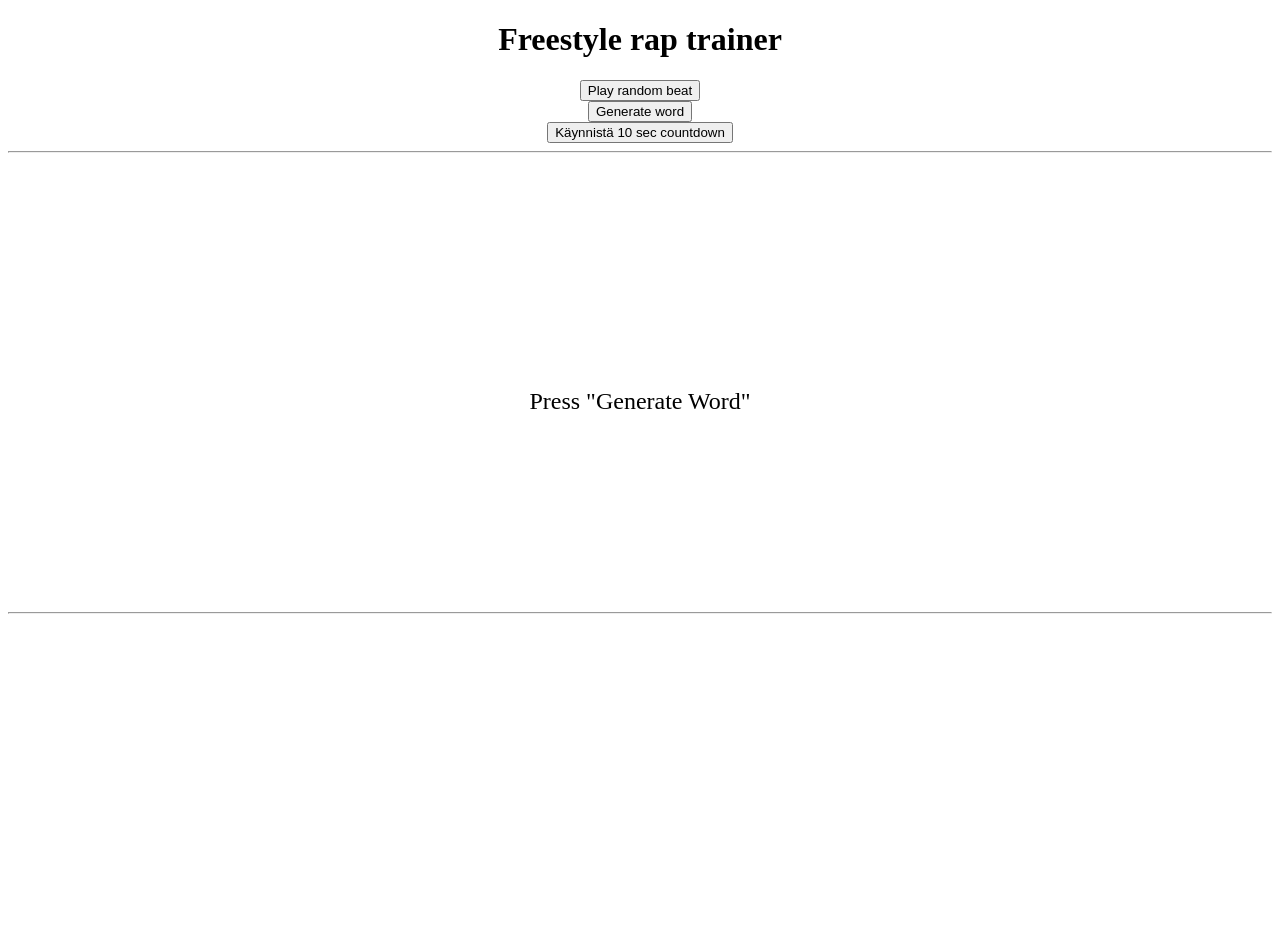
==== index.html @ e987a65b "Update index.html" ====
<!DOCTYPE html>
<html lang="en">
  <head>
    <meta charset="UTF-8">
    <meta name="viewport" content="width=device-width, initial-scale=1.0">
    <meta http-equiv="X-UA-Compatible" content="ie=edge">
    <title>Freestyle master class</title>
    <link rel="stylesheet" href="style.css">
  </head>
  <body>
    <h1>Freestyle rap trainer</h1>
    <button onclick="playRandomBeat()" id="biitti">Play random beat</button>
    <button onclick="generateWord()" id="sana">Generate word</button>
    <button onclick="laskuri()" id="laskuri">Käynnistä 10 sec countdown</button>
    <hr>
    <div id="countdown"></div>
    <div id="randomWord">Press "Generate Word"</div>
    <hr>
    <iframe id="youtubePlayer" width="560" height="315"
    src=""
    title="YouTube video player"
    frameborder="0"
    alloW="accelometer; autoplay; clipboard-write; encrypted-media; gyroscope; picture-in-picture"
    allowfullscreen>
</iframe>
    <script src="index.js"></script>
  </body>
</html>
---- style.css ----
h1{
    text-align:center;
}

#youtubePlayer{
margin-left:auto;
margin-right:auto;
width:fit-content;
display:block;
}
#laskuri{
    margin-left:auto;
    margin-right:auto;
    width:fit-content;
    display:block;
    }

#randomWord{
    margin-left:auto;
    margin-right:auto;
    font-size:x-large;
    width:fit-content;
    display:block;
    padding-top:1cm;
    padding-bottom:5cm;
}
#countdown{
    margin-left:auto;
    margin-right:auto;
    font-size:x-large;
    width:fit-content;
    display:block;
    padding-top:5cm;
    
}

#biitti, #sana{
display:block;
margin-left:auto;
margin-right:auto;
}
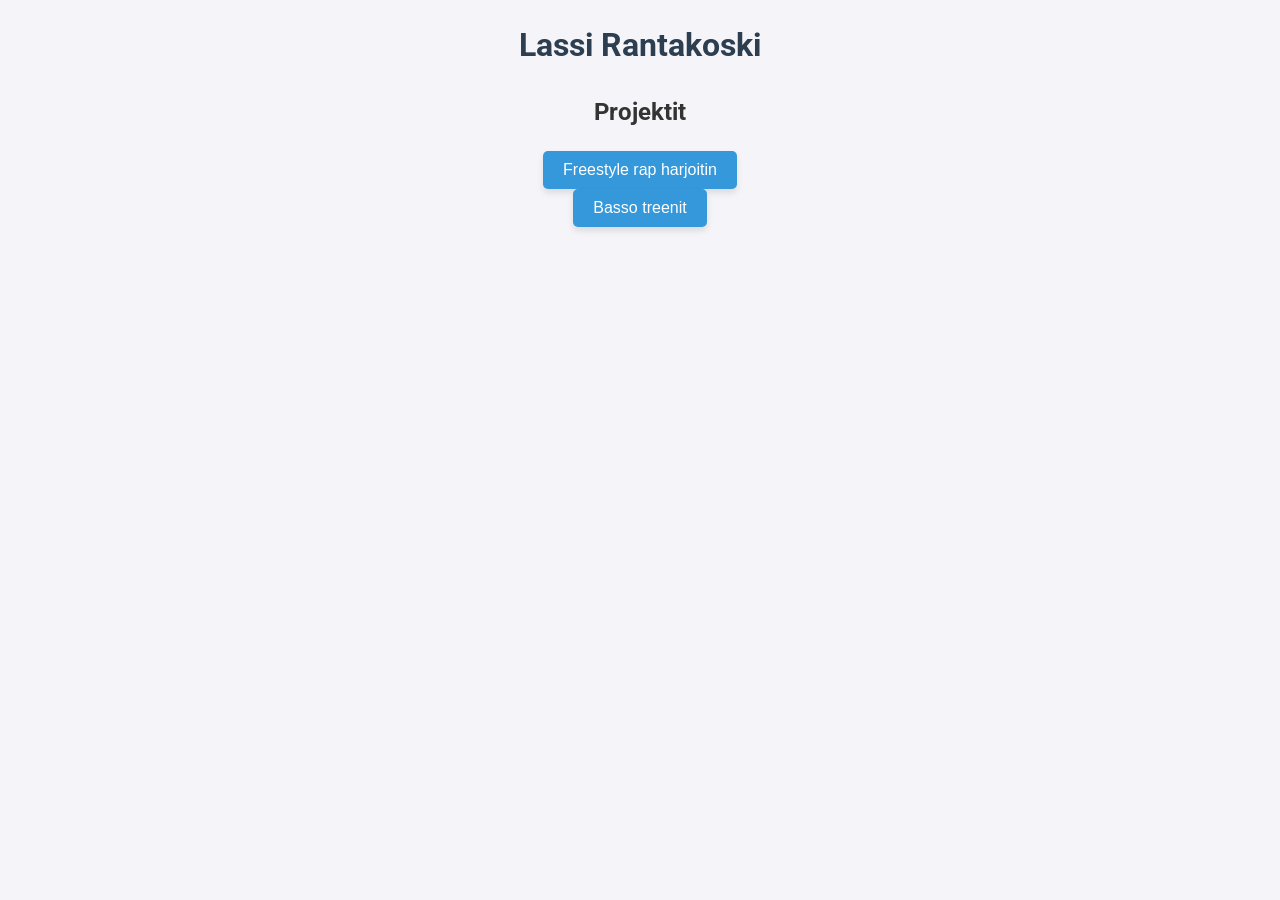
==== commit 60a31800: "Add files via upload" ====
--- a/index.html
+++ b/index.html
@@ -1,28 +1,16 @@
 <!DOCTYPE html>
-<html lang="en">
-  <head>
+<html lang="fi">
+<head>
+    <link href="https://fonts.googleapis.com/css2?family=Roboto:wght@400;700&display=swap" rel="stylesheet">
     <meta charset="UTF-8">
     <meta name="viewport" content="width=device-width, initial-scale=1.0">
-    <meta http-equiv="X-UA-Compatible" content="ie=edge">
-    <title>Freestyle master class</title>
+    <title>Etusivu</title>
     <link rel="stylesheet" href="style.css">
   </head>
   <body>
-    <h1>Freestyle rap trainer</h1>
-    <button onclick="playRandomBeat()" id="biitti">Play random beat</button>
-    <button onclick="generateWord()" id="sana">Generate word</button>
-    <button onclick="laskuri()" id="laskuri">Käynnistä 10 sec countdown</button>
-    <hr>
-    <div id="countdown"></div>
-    <div id="randomWord">Press "Generate Word"</div>
-    <hr>
-    <iframe id="youtubePlayer" width="560" height="315"
-    src=""
-    title="YouTube video player"
-    frameborder="0"
-    alloW="accelometer; autoplay; clipboard-write; encrypted-media; gyroscope; picture-in-picture"
-    allowfullscreen>
-</iframe>
-    <script src="index.js"></script>
+    <h1>Lassi Rantakoski</h1>
+    <h2>Projektit</h2>
+    <button onclick="location.href='generaattori.html'" id="projektisivu" >Freestyle rap harjoitin</button>
+    <button onclick="location.href='bassotreenit.html'" id="bassoTreeni" >Basso treenit</button>
   </body>
-</html>
+  </html>
--- a/style.css
+++ b/style.css
@@ -1,8 +1,8 @@
-h1{
+h1,h2{
     text-align:center;
 }
 
-#youtubePlayer{
+#youtubePlayer,#projektisivu,#bassoTreeni{
 margin-left:auto;
 margin-right:auto;
 width:fit-content;
@@ -40,3 +40,113 @@
 margin-right:auto;
 }
 
+font-family: Arial, sans-serif;
+            text-align: center;
+            margin-top: 20%;
+        }
+        button {
+            padding: 10px 20px;
+            font-size: 16px;
+            background-color: #4CAF50;
+            color: white;
+            border: none;
+            cursor: pointer;
+            border-radius: 5px;
+        }
+        button:hover {
+            background-color: #45a049;
+        }
+        /* Yleisfontti ja taustaväri */
+body {
+    font-family: 'Roboto', sans-serif;
+    margin: 0;
+    padding: 0;
+    background-color: #f4f4f9;
+    color: #333;
+    line-height: 1.6;
+}
+
+/* Keskitys ja marginaalit */
+h1 {
+    text-align: center;
+    margin-top: 20px;
+    color: #2c3e50;
+}
+
+/* Button-tyylit */
+button {
+    
+    padding: 10px 20px;
+    background-color: #3498db;
+    color: white;
+    border: none;
+    border-radius: 5px;
+    font-size: 16px;
+    cursor: pointer;
+    box-shadow: 0px 4px 6px rgba(0, 0, 0, 0.1);
+    transition: background-color 0.3s, transform 0.2s;
+}
+
+button:hover {
+    background-color: #2980b9;
+    transform: translateY(-2px);
+}
+
+button:active {
+    background-color: #1c5985;
+    transform: translateY(0);
+}
+
+/* Iframe-tyylit */
+iframe {
+    display: block;
+    margin: 30px auto;
+    border: none;
+    border-radius: 10px;
+    box-shadow: 0px 8px 15px rgba(0, 0, 0, 0.2);
+}
+
+/* Countdown ja randomWord */
+#countdown, #randomWord {
+    text-align: center;
+    font-size: 20px;
+    margin: 20px auto;
+    padding: 10px;
+    background-color: #ecf0f1;
+    border-radius: 5px;
+    width: fit-content;
+    box-shadow: 0px 4px 6px rgba(0, 0, 0, 0.1);
+}
+
+
+
+/* Footer-tyyli */
+footer {
+    text-align: center;
+    margin-top: 30px;
+    padding: 10px 0;
+    background-color: #2c3e50;
+    color: white;
+    font-size: 14px;
+}
+
+/* Yleiset linkkityylit */
+a {
+    color: #3498db;
+    text-decoration: none;
+}
+
+a:hover {
+    text-decoration: underline;
+}
+
+#kuvaDiv{
+    text-align:center;
+}
+#nappiDiv{
+    text-align: center;
+}
+
+.etusivuNappi{
+    text-align:center;
+}
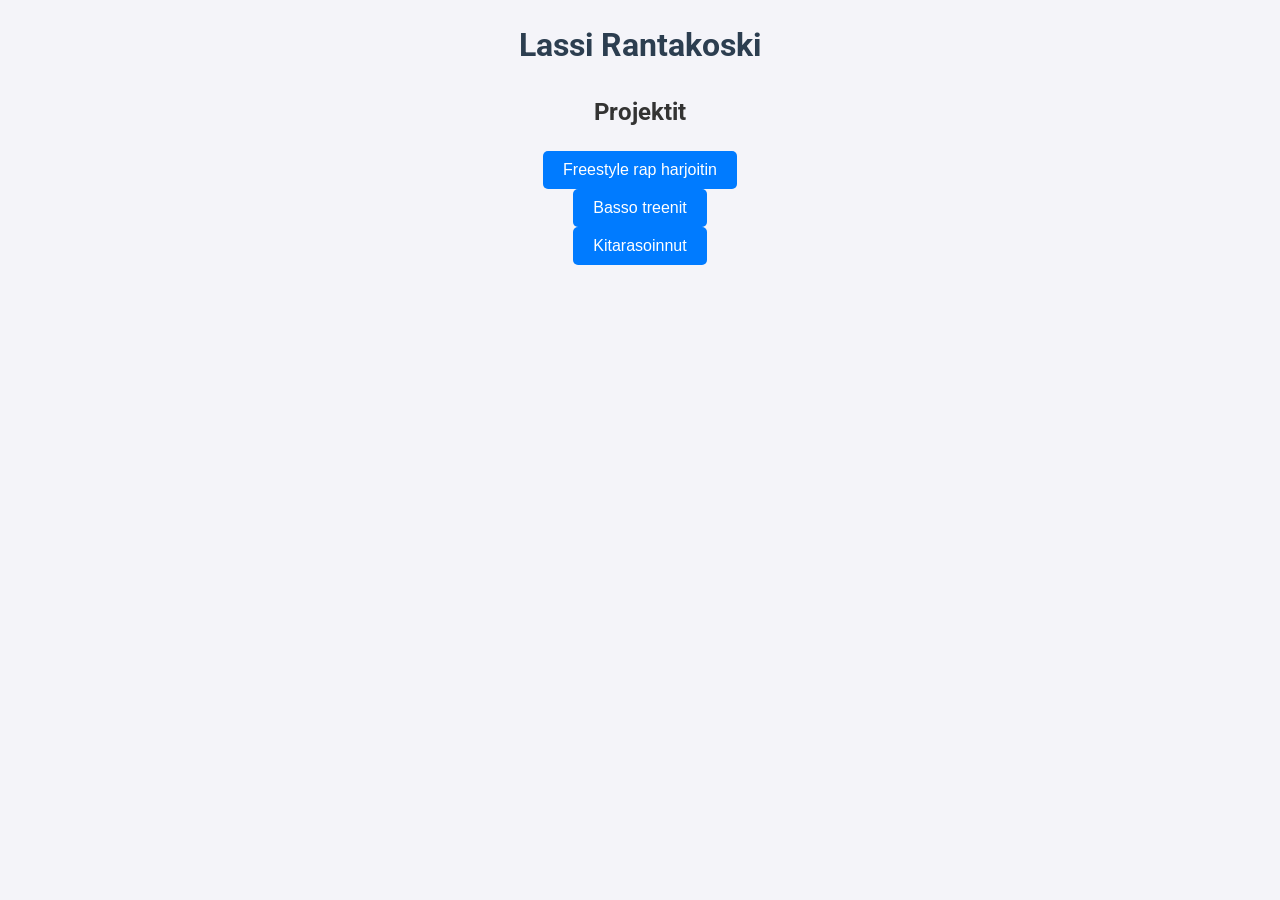
==== commit 725cfe0a: "Add files via upload" ====
--- a/index.html
+++ b/index.html
@@ -12,5 +12,6 @@
     <h2>Projektit</h2>
     <button onclick="location.href='generaattori.html'" id="projektisivu" >Freestyle rap harjoitin</button>
     <button onclick="location.href='bassotreenit.html'" id="bassoTreeni" >Basso treenit</button>
+    <button onclick="location.href='soinnut.html'" id="kitaraSoinnut" >Kitarasoinnut</button>
   </body>
   </html>
--- a/style.css
+++ b/style.css
@@ -1,37 +1,37 @@
 h1,h2{
-    text-align:center;
-}
-
-#youtubePlayer,#projektisivu,#bassoTreeni{
+  text-align:center;
+}
+
+#youtubePlayer,#projektisivu,#bassoTreeni,#kitaraSoinnut{
 margin-left:auto;
 margin-right:auto;
 width:fit-content;
 display:block;
 }
 #laskuri{
-    margin-left:auto;
-    margin-right:auto;
-    width:fit-content;
-    display:block;
-    }
+  margin-left:auto;
+  margin-right:auto;
+  width:fit-content;
+  display:block;
+  }
 
 #randomWord{
-    margin-left:auto;
-    margin-right:auto;
-    font-size:x-large;
-    width:fit-content;
-    display:block;
-    padding-top:1cm;
-    padding-bottom:5cm;
+  margin-left:auto;
+  margin-right:auto;
+  font-size:x-large;
+  width:fit-content;
+  display:block;
+  padding-top:1cm;
+  padding-bottom:5cm;
 }
 #countdown{
-    margin-left:auto;
-    margin-right:auto;
-    font-size:x-large;
-    width:fit-content;
-    display:block;
-    padding-top:5cm;
-    
+  margin-left:auto;
+  margin-right:auto;
+  font-size:x-large;
+  width:fit-content;
+  display:block;
+  padding-top:5cm;
+  
 }
 
 #biitti, #sana{
@@ -41,112 +41,197 @@
 }
 
 font-family: Arial, sans-serif;
-            text-align: center;
-            margin-top: 20%;
-        }
-        button {
-            padding: 10px 20px;
-            font-size: 16px;
-            background-color: #4CAF50;
-            color: white;
-            border: none;
-            cursor: pointer;
-            border-radius: 5px;
-        }
-        button:hover {
-            background-color: #45a049;
-        }
-        /* Yleisfontti ja taustaväri */
+          text-align: center;
+          margin-top: 20%;
+      }
+      button {
+          padding: 10px 20px;
+          font-size: 16px;
+          background-color: #4CAF50;
+          color: white;
+          border: none;
+          cursor: pointer;
+          border-radius: 5px;
+      }
+      button:hover {
+          background-color: #45a049;
+      }
+      /* Yleisfontti ja taustaväri */
 body {
-    font-family: 'Roboto', sans-serif;
-    margin: 0;
-    padding: 0;
-    background-color: #f4f4f9;
-    color: #333;
-    line-height: 1.6;
+  font-family: 'Roboto', sans-serif;
+  margin: 0;
+  padding: 0;
+  background-color: #f4f4f9;
+  color: #333;
+  line-height: 1.6;
 }
 
 /* Keskitys ja marginaalit */
 h1 {
-    text-align: center;
-    margin-top: 20px;
-    color: #2c3e50;
+  text-align: center;
+  margin-top: 20px;
+  color: #2c3e50;
 }
 
 /* Button-tyylit */
 button {
-    
-    padding: 10px 20px;
-    background-color: #3498db;
-    color: white;
-    border: none;
-    border-radius: 5px;
-    font-size: 16px;
-    cursor: pointer;
-    box-shadow: 0px 4px 6px rgba(0, 0, 0, 0.1);
-    transition: background-color 0.3s, transform 0.2s;
+  
+  padding: 10px 20px;
+  background-color: #3498db;
+  color: white;
+  border: none;
+  border-radius: 5px;
+  font-size: 16px;
+  cursor: pointer;
+  
+  transition: background-color 0.3s, transform 0.2s;
 }
 
 button:hover {
-    background-color: #2980b9;
-    transform: translateY(-2px);
+  background-color: #2980b9;
+  transform: translateY(-2px);
 }
 
 button:active {
-    background-color: #1c5985;
-    transform: translateY(0);
+  background-color: #1c5985;
+  transform: translateY(0);
 }
 
 /* Iframe-tyylit */
 iframe {
-    display: block;
-    margin: 30px auto;
-    border: none;
-    border-radius: 10px;
-    box-shadow: 0px 8px 15px rgba(0, 0, 0, 0.2);
+  display: block;
+  margin: 30px auto;
+  border: none;
+  border-radius: 10px;
+  
 }
 
 /* Countdown ja randomWord */
 #countdown, #randomWord {
-    text-align: center;
-    font-size: 20px;
-    margin: 20px auto;
-    padding: 10px;
-    background-color: #ecf0f1;
-    border-radius: 5px;
-    width: fit-content;
-    box-shadow: 0px 4px 6px rgba(0, 0, 0, 0.1);
+  text-align: center;
+  font-size: 20px;
+  margin: 20px auto;
+  padding: 10px;
+  background-color: #ecf0f1;
+  border-radius: 5px;
+  width: fit-content;
+  
 }
 
 
 
 /* Footer-tyyli */
 footer {
-    text-align: center;
-    margin-top: 30px;
-    padding: 10px 0;
-    background-color: #2c3e50;
-    color: white;
-    font-size: 14px;
+  text-align: center;
+  margin-top: 30px;
+  padding: 10px 0;
+  background-color: #2c3e50;
+  color: white;
+  font-size: 14px;
 }
 
 /* Yleiset linkkityylit */
 a {
-    color: #3498db;
-    text-decoration: none;
+  color: #3498db;
+  text-decoration: none;
 }
 
 a:hover {
-    text-decoration: underline;
+  text-decoration: underline;
 }
 
 #kuvaDiv{
-    text-align:center;
+  text-align:center;
 }
 #nappiDiv{
-    text-align: center;
+  text-align: center;
 }
 
 .etusivuNappi{
-    text-align:center;
-}+  text-align:center;
+}
+
+#youtubePlayer1{
+display:block;
+}
+
+#kuvaDiv{display: flex;
+  gap: 10px; /* Välit videoiden välillä */
+  flex-wrap: wrap; /* Sallii rivin vaihdon, jos tila loppuu */
+  justify-content: center; /* Keskittää videot */
+  align-items: center; /* Tasoittaa videot pystysuunnassa */}
+
+  #galleryDiv {
+      display: grid;
+      grid-template-columns: repeat(7, 1fr); /* 8 saraketta */
+      gap: 10px; /* Väli sarakkeiden välillä */
+      margin-top: 20px;
+      padding: 10px;
+      grid-auto-flow: column;
+    }
+    
+    #galleryDiv p {
+      padding: 10px;
+      background-color: #fff;
+      border: 1px solid #ccc;
+      border-radius: 5px;
+      text-align: center;
+      font-size: 14px;
+      line-height: 1.4;
+    }
+    
+    button {
+      padding: 10px 20px;
+      background-color: #007bff;
+      color: #fff;
+      border: none;
+      border-radius: 5px;
+      cursor: pointer;
+      font-size: 16px;
+    }
+    
+    button:hover {
+      background-color: #0056b3;
+    }
+    .col1 {
+      grid-column: 1;
+    }
+    
+    .col2 {
+      grid-column: 2;
+    }
+    
+    .col3 {
+      grid-column: 3;
+    }
+    
+    .col4 {
+      grid-column: 4;
+    }
+    
+    .col5 {
+      grid-column: 5;
+    }
+    
+    .col6 {
+      grid-column: 6;
+    }
+    
+    .col7 {
+      grid-column: 7;
+    }
+    
+    .col8 {
+      grid-column: 8;
+    }
+
+    .col1,.col2,.col3,.col4,.col5,.col6,.col7,.col8 img {
+          width: 100px; /* Kuvan leveys */
+          height: auto; /* Säilyttää kuvasuhteen */
+
+        
+    }
+      
+     
+   
+    
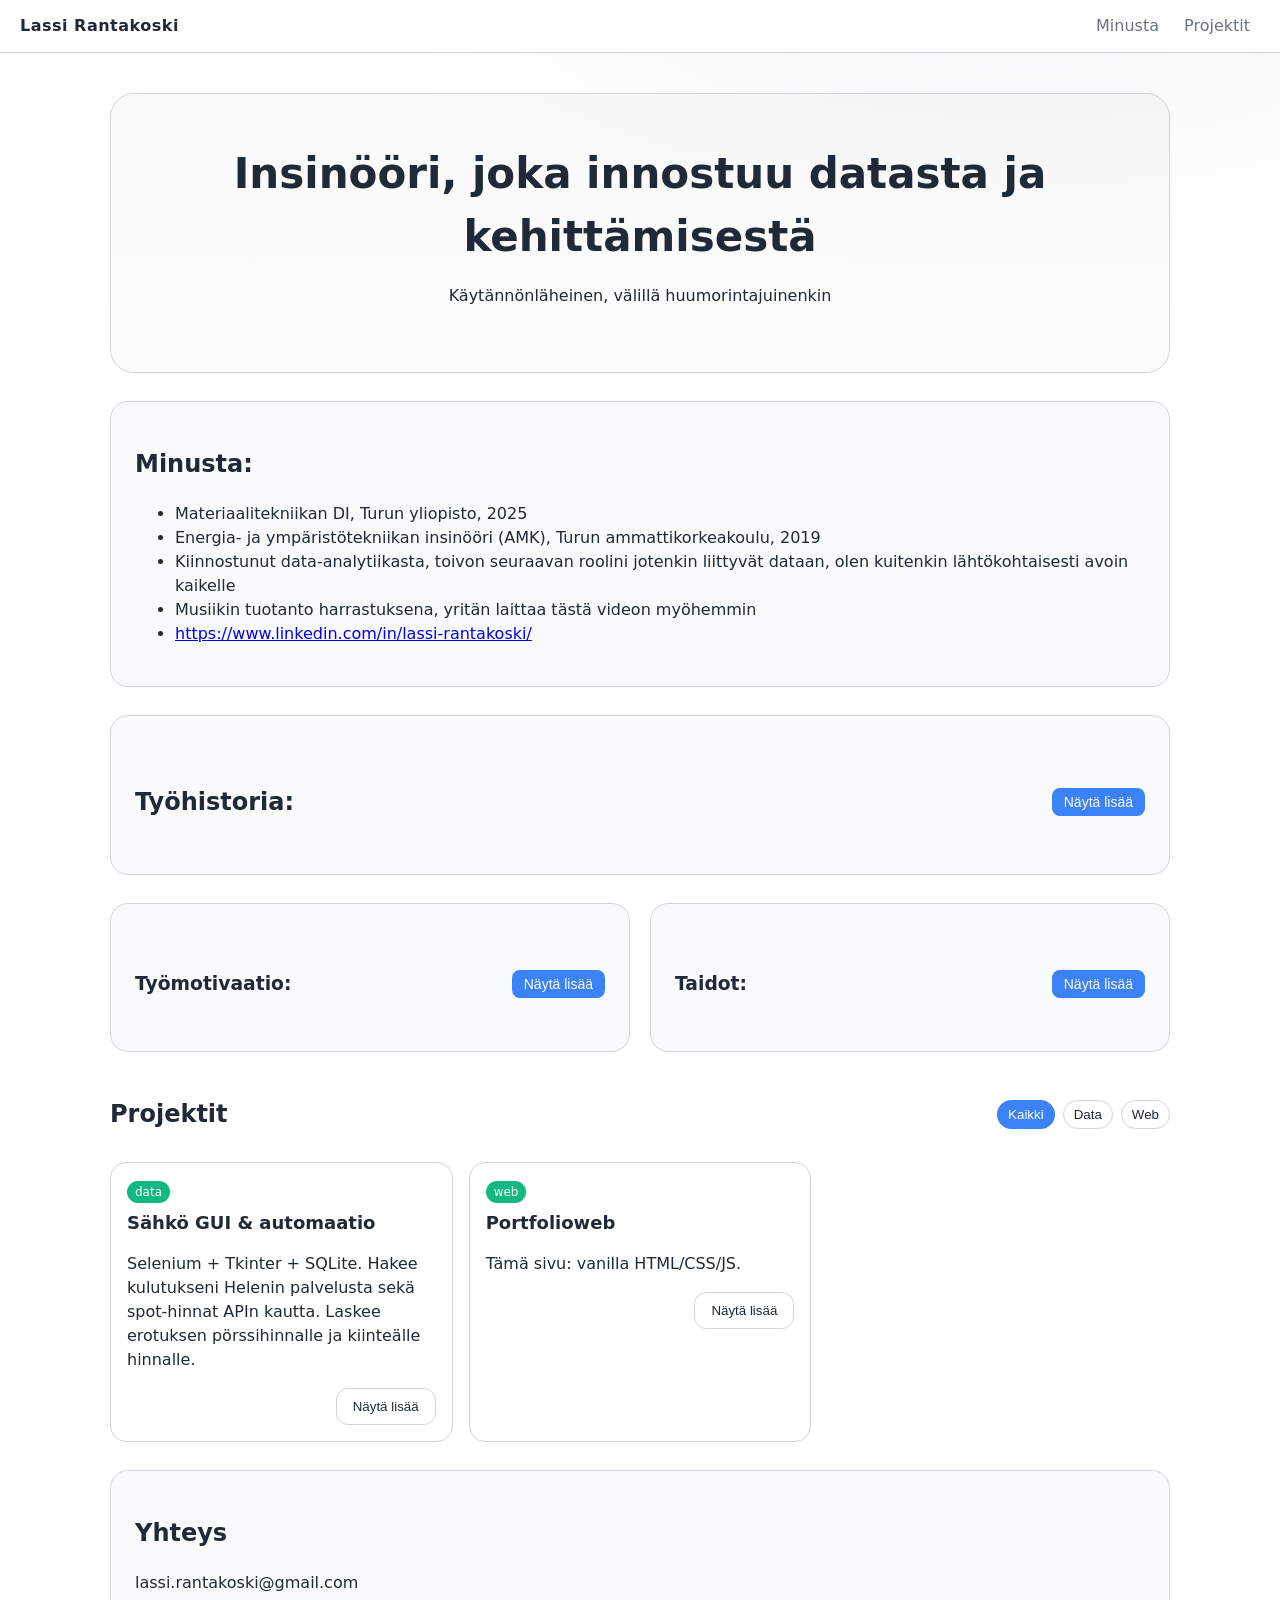
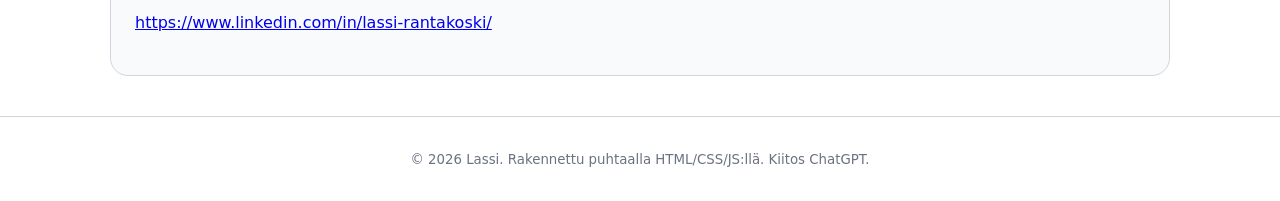
==== commit 8bddc820: "Add files via upload" ====
--- a/index.html
+++ b/index.html
@@ -1,17 +1,190 @@
-<!DOCTYPE html>
+<!doctype html>
 <html lang="fi">
 <head>
-    <link href="https://fonts.googleapis.com/css2?family=Roboto:wght@400;700&display=swap" rel="stylesheet">
-    <meta charset="UTF-8">
-    <meta name="viewport" content="width=device-width, initial-scale=1.0">
-    <title>Etusivu</title>
-    <link rel="stylesheet" href="style.css">
-  </head>
-  <body>
-    <h1>Lassi Rantakoski</h1>
-    <h2>Projektit</h2>
-    <button onclick="location.href='generaattori.html'" id="projektisivu" >Freestyle rap harjoitin</button>
-    <button onclick="location.href='bassotreenit.html'" id="bassoTreeni" >Basso treenit</button>
-    <button onclick="location.href='soinnut.html'" id="kitaraSoinnut" >Kitarasoinnut</button>
-  </body>
-  </html>+  <meta charset="utf-8" />
+  <meta name="viewport" content="width=device-width, initial-scale=1" />
+  <title>Lassi – CV & Projektit</title>
+  <link rel="stylesheet" href="styles.css" />
+</head>
+<body>
+  <header class="site-header">
+    <a class="brand" href="#">Lassi Rantakoski</a>
+    <nav class="nav" id="nav">
+      <a href="#about">Minusta</a>
+      <a href="#projects">Projektit</a>
+    </nav>
+    <button class="icon-btn hamburger" id="menuBtn" aria-label="Avaa valikko">☰</button>
+  </header>
+
+  <main>
+    <section class="hero">
+      <h1>Insinööri, joka innostuu datasta ja kehittämisestä</h1>
+      <p>Käytännönläheinen, välillä huumorintajuinenkin</p>
+
+    </section>
+
+    <section id="about" class="card">
+      <h2>Minusta:</h2>
+
+      <ul>
+        <li>Materiaalitekniikan DI, Turun yliopisto, 2025</li>
+        <li>Energia- ja ympäristötekniikan insinööri (AMK), Turun ammattikorkeakoulu, 2019</li>
+        <li>Kiinnostunut data-analytiikasta, toivon seuraavan roolini jotenkin liittyvät dataan, olen kuitenkin lähtökohtaisesti avoin kaikelle</li>
+        <li>Musiikin tuotanto harrastuksena, yritän laittaa tästä videon myöhemmin</li>
+        <li><a href="https://www.linkedin.com/in/lassi-rantakoski/">https://www.linkedin.com/in/lassi-rantakoski/</a></li>
+      </ul>
+    </section>
+
+
+    
+
+    <section id="cv" class="card">
+  <div class="section-head">
+    <h2>Työhistoria:</h2>
+    <button class="toggle-btn" onclick="toggleCv()">Näytä lisää</button>
+  </div>
+<div id="cv-content" class="collapsible">
+  <p><b>Turun Vesihuolto Oy</b>, projektikoordinaattori 2019-2023</p>
+  <ul>
+    <li>Asiakastietojärjestelmän hankinta 
+      <ul>
+        <li>Asiakaspalvelun prosessien kuvaukset, lean</li>
+        <li>Kilpailutus</li>
+        <li>Hankinta</li>
+        <li>Testaus</li>
+        <li>Prosessien muokkaus</li>
+        <li>Kollegoiden koulutus</li>
+      </ul>
+    </li>
+    <li>Data-projektit
+      <ul>
+        <li>Ensimmäisessä projektissa toteutettiin automaattinen kirjeiden lähetys asiakkaille</li>
+        <li>Toisessa projektissa haettiin IoT-vesimittarien data ja tehtiin analytiikkaa mm. missä mittarit on ja onko kuuluvuusongelmia vai mittarit rikki</li>
+        <li>Molemmissa ostajan puolelta mukana, näin hyvin miten konkreettista datan yhdistely on, varsinkin kun tein samaan aikaan yliopistossa tietojenkäsittelytieteen opintoja, sain nopeasti kiinni ajatuksesta. Tästä innostuin kulkemaan kohti data-analyytikon uraa.</li>
+      </ul>
+    </li>
+    <li>Työnjohto
+      <ul>
+        <li>Putkityömaiden aikataulutus ja työnjohto</li>
+        <li>Asentajien työturvallisuudesta vastaaminen</li>
+        <li>Esimieskokemusta 5 vuotta</li>
+      </ul>
+    </li>
+  </ul>
+
+  <p><b>Insinööritoimisto Varsinais-Suomen Kalliotekniikka Oy</b>, Katselmusmies 2018-2019</p>
+  <ul>
+    <li>Louhintatyömaiden ympäristön esi- ja loppukatselmukset</li>
+    <li>Tärinämittareiden asennukset, datan analysointi</li>
+    <li>Asiakaspalvelu ja ihmisten kontaktointi</li>
+    <li>Omien projektien vieminen alusta loppuun itse</li>
+  </ul>
+
+  <p><b>Aiempaa työkokemusta:</b></p>
+  <ul>
+    <li>K-Market, myyjä</li>
+    <li>Punnitse & säästä, myyjä</li>
+    <li>Orthex, Smartstore, myyjä</li>
+    <li>Orthex, Tehdas, kokoonpanija</li>
+    <li>Sonera, Standimyyjä</li>
+  </ul>
+</div>
+    </section>
+
+    <!-- Rivi kahdelle kortille -->
+<div class="grid two-col">
+  <div class="card">
+    <div class="section-head">
+      <h3>Työmotivaatio:</h3>
+      <button class="toggle-btn" onclick="toggleSection('motivation')">Näytä lisää</button>
+    </div>
+    <div id="motivation" class="collapsible">
+      <p>Minua motivoi jatkuva oppiminen ja mahdollisuudet kehittää sekä omaa tekemistäni että laajempia prosesseja. Näen epäonnistumiset arvokkaina oppimisen paikkoina
+        ja askelina kohti onnistumista. Arvostan organisaatioita, 
+        joissa kannustetaan kokeilemiseen, kuitenkin niin että riskit pysyvät hallinnassa ja kokeilut johtavat kehitykseen.</p>
+      <h3>Työfilosofia:</h3>
+      <ol>
+        <li>Sitä saa mitä mittaa eli tiedon ja datan pitäisi ohjata tekemistä. </li>
+        <li>Yhteistyö on kultaa.</li>
+        <li>Tehtävät hoidetaan alusta loppuun asti ja sovitussa aikataulussa.</li>
+      </ol>
+
+    </div>
+  </div>
+
+  <div class="card">
+    <div class="section-head">
+      <h3>Taidot:</h3>
+      <button class="toggle-btn" onclick="toggleSection('skills')">Näytä lisää</button>
+    </div>
+    <div id="skills" class="collapsible">
+        <li><b>Ohjelmointi:</b> </li>
+        <ul>
+          <li>Kiinnostus data-analytiikkaan ja automatisointiin</li>
+          <li>Python</li>
+          <ul>
+          <li>Signaaliprosessointi</li>
+          <li>Pandas</li>
+          <li>Matplotlib</li>
+          <li>Selenium</li>
+          <li>TKinter</li>
+          <li>SQLite</li>
+          </ul>
+          <li>HMTL+CSS+JavaScript</li>
+          <ul> 
+            <li>Kiinnostus prototyyppien tekemisessä ja visualisoinneissa</li>
+          </ul>
+        </ul>
+        <li>Lean Six Sigma -Yellowbelt</li>
+        <li>Julkiset kilpailutukset ja hankinnat</li>
+        <li>Työnjohto</li>
+        <li>Kunnallistekniikka ja veden käsittely</li>
+        <li>Musiikin tuotanto, kotistudio</li>
+    </div>
+  </div>
+</div>
+
+
+
+
+    <section id="projects">
+      <div class="section-head">
+        <h2>Projektit</h2>
+        <div class="filters">
+          <button class="chip is-active" data-filter="all">Kaikki</button>
+          <button class="chip" data-filter="data">Data</button>
+          <button class="chip" data-filter="web">Web</button>
+        </div>
+      </div>
+
+      <div id="projectGrid" class="grid"></div>
+
+      <!-- Modal esittelylle -->
+      <dialog id="projectModal" class="modal">
+      <article class="modal-content large">
+      <button class="icon-btn close" id="closeModal" aria-label="Sulje">✕</button>
+      <h3 id="mTitle"></h3>
+      <p id="mDesc"></p>
+      <div class="video-wrap">
+      <iframe id="mVideo" src="" title="Projektivideo" allowfullscreen></iframe>
+     </div>
+    </article>
+    </dialog>
+
+    
+
+    <section id="contact" class="card">
+      <h2>Yhteys</h2>
+      <p>lassi.rantakoski@gmail.com</p>
+      <p><a href="https://www.linkedin.com/in/lassi-rantakoski/">https://www.linkedin.com/in/lassi-rantakoski/</a></p>
+      
+    </section>
+  </main>
+
+  <footer class="site-footer">
+    <small>© <span id="year"></span> Lassi. Rakennettu puhtaalla HTML/CSS/JS:llä. Kiitos ChatGPT.</small>
+  </footer>
+
+  <script src="app.js"></script>
+</body>
+</html>
--- a/styles.css
+++ b/styles.css
@@ -0,0 +1,170 @@
+:root{
+  --bg: #fdfdfd;
+  --panel: #ffffff;
+  --text: #1f2937;
+  --muted:#6b7280;
+  --brand: #3b82f6;       /* kirkas sininen brändiväri */
+  --accent: #10b981;      /* vihreä accent */
+  --ring: #d1d5db;
+}
+
+*{box-sizing:border-box}
+html,body{height:100%}
+body{
+  margin:0; font:16px/1.5 system-ui,Segoe UI,Roboto,Helvetica,Arial;
+  color:var(--text); 
+  background: radial-gradient(1200px 600px at 80% -10%, #f3f4f6 0%, #ffffff 60%) fixed;
+}
+
+.site-header{
+  position:sticky; top:0; z-index:50;
+  backdrop-filter: saturate(160%) blur(10px);
+  background: rgba(255,255,255,.7);
+  display:flex; align-items:center; justify-content:space-between;
+  padding:14px 20px; border-bottom:1px solid var(--ring);
+}
+.brand{font-weight:800; letter-spacing:.5px; color:var(--text); text-decoration:none}
+.nav a{color:var(--muted); text-decoration:none; margin:0 10px}
+.nav a:hover{color:var(--brand)}
+.icon-btn{background:transparent; border:1px solid var(--ring); color:var(--text); padding:8px 10px; border-radius:10px; cursor:pointer}
+.hamburger{display:none}
+
+main{max-width:1100px; margin:40px auto; padding:0 20px}
+.hero{
+  padding:48px; border-radius:24px; background:
+    radial-gradient(800px 300px at -20% -50%, rgba(0,0,0,0.03), transparent 60%),
+    linear-gradient(180deg, rgba(0,0,0,0.02), rgba(0,0,0,0.01));
+  border:1px solid var(--ring);
+  text-align:center;
+}
+.hero h1{margin:0 0 10px; font-size:clamp(28px, 4vw, 42px)}
+.hero-actions{display:flex; gap:12px; justify-content:center; margin-top:16px}
+
+.card{
+  margin-top:28px; padding:24px; border:1px solid var(--ring);
+  border-radius:18px; background: #f9fafb;
+}
+
+.section-head{display:flex; align-items:center; justify-content:space-between; margin:24px 0 10px}
+.grid{display:grid; grid-template-columns:repeat(auto-fill,minmax(260px,1fr)); gap:16px}
+
+.project{
+  border:1px solid var(--ring); border-radius:16px; padding:16px;
+  background: var(--panel); transition: transform .15s ease, box-shadow .15s ease;
+}
+.project:hover{transform: translateY(-2px); box-shadow:0 6px 18px rgba(0,0,0,.08)}
+.project h3{margin:6px 0 8px; font-size:18px}
+.badge{display:inline-block; font-size:12px; color:#fff; background: var(--accent); padding:2px 8px; border-radius:999px}
+
+.filters{display:flex; gap:8px}
+.chip{border:1px solid var(--ring); background:transparent; color:var(--text); padding:6px 10px; border-radius:999px; cursor:pointer}
+.chip.is-active{background:var(--brand); color:#fff; border-color:transparent}
+
+.video-wrap{position:relative; padding-top:56.25%; border-radius:12px; overflow:hidden; border:1px solid var(--ring)}
+.video-wrap iframe{position:absolute; inset:0; width:100%; height:100%; border:0}
+
+.btn{background:var(--brand); border:none; color:#fff; padding:10px 16px; border-radius:12px; cursor:pointer}
+.btn.outline{background:transparent; border:1px solid var(--ring); color:var(--text)}
+.btn:hover{filter:brightness(1.1)}
+
+form label{display:block; margin:10px 0}
+input,textarea{
+  width:100%; padding:10px 12px; border-radius:10px; border:1px solid var(--ring);
+  background:#fff; color:var(--text)
+}
+
+.modal{border:none; padding:0; background:transparent}
+.modal::backdrop{background:rgba(0,0,0,.6)}
+.modal-content{background:var(--panel); border:1px solid var(--ring); padding:20px; border-radius:16px; width:min(620px, 90vw)}
+.modal .close{float:right}
+
+.site-footer{padding:30px 20px; text-align:center; color:var(--muted); border-top:1px solid var(--ring); margin-top:40px}
+
+.muted{color:var(--muted)}
+
+@media (max-width: 800px){
+  .nav{display:none}
+  .hamburger{display:block}
+}
+
+.collapsible {
+  max-height: 0;           /* oletuksena kiinni */
+  overflow: hidden;        /* ettei valu yli */
+  transition: max-height 0.4s ease;
+}
+
+.collapsible.open {
+  
+  opacity: 1;
+}
+
+.toggle-btn {
+  background: var(--brand);
+  color: #fff;
+  border: none;
+  padding: 6px 12px;
+  border-radius: 8px;
+  cursor: pointer;
+  font-size: 14px;
+}
+.toggle-btn:hover {
+  filter: brightness(1.1);
+}
+
+.modal-content.large {
+  width: 90vw;   /* 90% näytön leveydestä */
+  max-width: 1200px;
+  height: 80vh;  /* 80% näytön korkeudesta */
+  display: flex;
+  flex-direction: column;
+}
+
+.video-wrap {
+  flex: 1;
+  position: relative;
+  border-radius: 12px;
+  overflow: hidden;
+  margin-top: 12px;
+}
+
+.video-wrap iframe {
+  position: absolute;
+  inset: 0;
+  width: 100%;
+  height: 100%;
+  border: none;
+}
+/* Kaksi korttia vierekkäin */
+.grid.two-col {
+  display: grid;
+  grid-template-columns: 1fr 1fr;
+  gap: 20px;
+}
+
+/* Sub-card on pienempi kortti */
+.sub-card {
+  border: 1px solid var(--ring);
+  border-radius: 16px;
+  padding: 20px;
+  background: var(--panel);
+}
+
+/* Collapsible sama kuin CV:ssä */
+.collapsible {
+  max-height: 0;
+  overflow: hidden;
+  transition: max-height 0.35s ease;
+}
+.collapsible.open {
+  max-height: 600px; /* tarpeeksi iso sisältöön */
+}
+
+/* Toggle button */
+.toggle-btn {
+  background: var(--brand);
+  color: #fff;
+  border: none;
+  border-radius: 8px;
+  padding: 6px 12px;
+  cursor: pointer;
+}
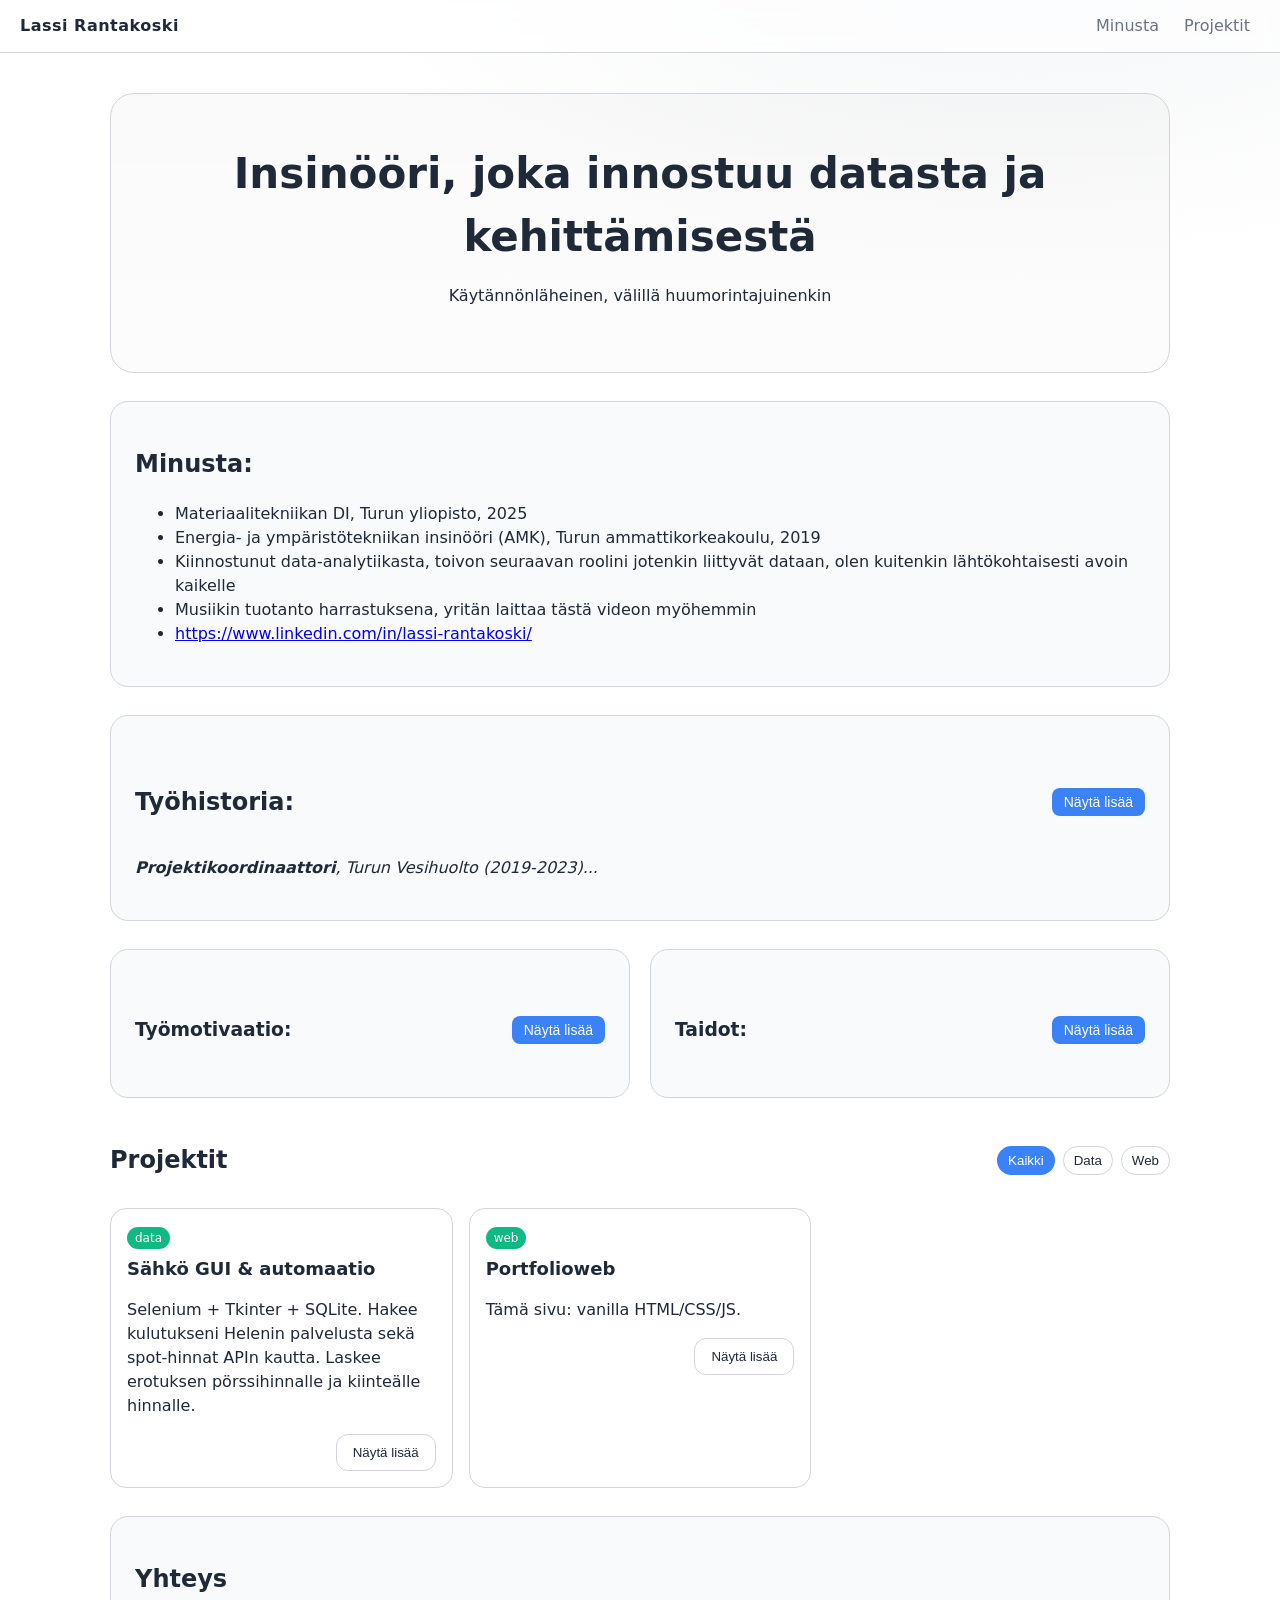
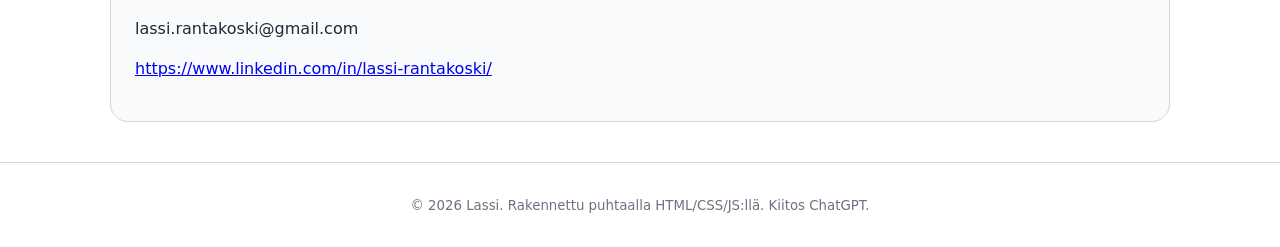
==== commit 85a61a28: "Update index.html" ====
--- a/index.html
+++ b/index.html
@@ -43,53 +43,60 @@
     <h2>Työhistoria:</h2>
     <button class="toggle-btn" onclick="toggleCv()">Näytä lisää</button>
   </div>
-<div id="cv-content" class="collapsible">
-  <p><b>Turun Vesihuolto Oy</b>, projektikoordinaattori 2019-2023</p>
-  <ul>
-    <li>Asiakastietojärjestelmän hankinta 
-      <ul>
-        <li>Asiakaspalvelun prosessien kuvaukset, lean</li>
-        <li>Kilpailutus</li>
-        <li>Hankinta</li>
-        <li>Testaus</li>
-        <li>Prosessien muokkaus</li>
-        <li>Kollegoiden koulutus</li>
-      </ul>
-    </li>
-    <li>Data-projektit
-      <ul>
-        <li>Ensimmäisessä projektissa toteutettiin automaattinen kirjeiden lähetys asiakkaille</li>
-        <li>Toisessa projektissa haettiin IoT-vesimittarien data ja tehtiin analytiikkaa mm. missä mittarit on ja onko kuuluvuusongelmia vai mittarit rikki</li>
-        <li>Molemmissa ostajan puolelta mukana, näin hyvin miten konkreettista datan yhdistely on, varsinkin kun tein samaan aikaan yliopistossa tietojenkäsittelytieteen opintoja, sain nopeasti kiinni ajatuksesta. Tästä innostuin kulkemaan kohti data-analyytikon uraa.</li>
-      </ul>
-    </li>
-    <li>Työnjohto
-      <ul>
-        <li>Putkityömaiden aikataulutus ja työnjohto</li>
-        <li>Asentajien työturvallisuudesta vastaaminen</li>
-        <li>Esimieskokemusta 5 vuotta</li>
-      </ul>
-    </li>
-  </ul>
 
-  <p><b>Insinööritoimisto Varsinais-Suomen Kalliotekniikka Oy</b>, Katselmusmies 2018-2019</p>
-  <ul>
-    <li>Louhintatyömaiden ympäristön esi- ja loppukatselmukset</li>
-    <li>Tärinämittareiden asennukset, datan analysointi</li>
-    <li>Asiakaspalvelu ja ihmisten kontaktointi</li>
-    <li>Omien projektien vieminen alusta loppuun itse</li>
-  </ul>
+  <!-- teaser näkyy aina kun sisältö on suljettu -->
+  <div id="cv-teaser">
+    <p><i><b>Projektikoordinaattori</b>, Turun Vesihuolto (2019-2023)...</i></p>
+  </div>
 
-  <p><b>Aiempaa työkokemusta:</b></p>
-  <ul>
-    <li>K-Market, myyjä</li>
-    <li>Punnitse & säästä, myyjä</li>
-    <li>Orthex, Smartstore, myyjä</li>
-    <li>Orthex, Tehdas, kokoonpanija</li>
-    <li>Sonera, Standimyyjä</li>
-  </ul>
-</div>
-    </section>
+  <div id="cv-content" class="collapsible">
+    <p><b>Turun Vesihuolto Oy</b>, projektikoordinaattori 2019-2023</p>
+    <ul>
+      <li>Asiakastietojärjestelmän hankinta 
+        <ul>
+          <li>Asiakaspalvelun prosessien kuvaukset, lean</li>
+          <li>Kilpailutus</li>
+          <li>Hankinta</li>
+          <li>Testaus</li>
+          <li>Prosessien muokkaus</li>
+          <li>Kollegoiden koulutus</li>
+        </ul>
+      </li>
+      <li>Data-projektit
+        <ul>
+          <li>Automaattinen kirjeiden lähetys asiakkaille</li>
+          <li>IoT-vesimittarien datan analytiikka</li>
+          <li>Yhdistin datan käytännön opintoihin → innostus data-analytiikkaan</li>
+        </ul>
+      </li>
+      <li>Työnjohto
+        <ul>
+          <li>Putkityömaiden aikataulutus ja työnjohto</li>
+          <li>Työturvallisuusvastuu</li>
+          <li>Esimieskokemusta 5 vuotta</li>
+        </ul>
+      </li>
+    </ul>
+
+    <p><b>Insinööritoimisto Varsinais-Suomen Kalliotekniikka Oy</b>, katselmusmies 2018-2019</p>
+    <ul>
+      <li>Louhintatyömaiden esi- ja loppukatselmukset</li>
+      <li>Tärinämittareiden asennukset ja datan analysointi</li>
+      <li>Asiakaspalvelu ja ihmisten kontaktointi</li>
+      <li>Omien projektien läpivienti</li>
+    </ul>
+
+    <p><b>Aiempaa työkokemusta:</b></p>
+    <ul>
+      <li>K-Market, myyjä</li>
+      <li>Punnitse & säästä, myyjä</li>
+      <li>Orthex, Smartstore, myyjä</li>
+      <li>Orthex, tehdas, kokoonpanija</li>
+      <li>Sonera, standimyyjä</li>
+    </ul>
+  </div>
+</section>
+
 
     <!-- Rivi kahdelle kortille -->
 <div class="grid two-col">
@@ -188,3 +195,4 @@
   <script src="app.js"></script>
 </body>
 </html>
+
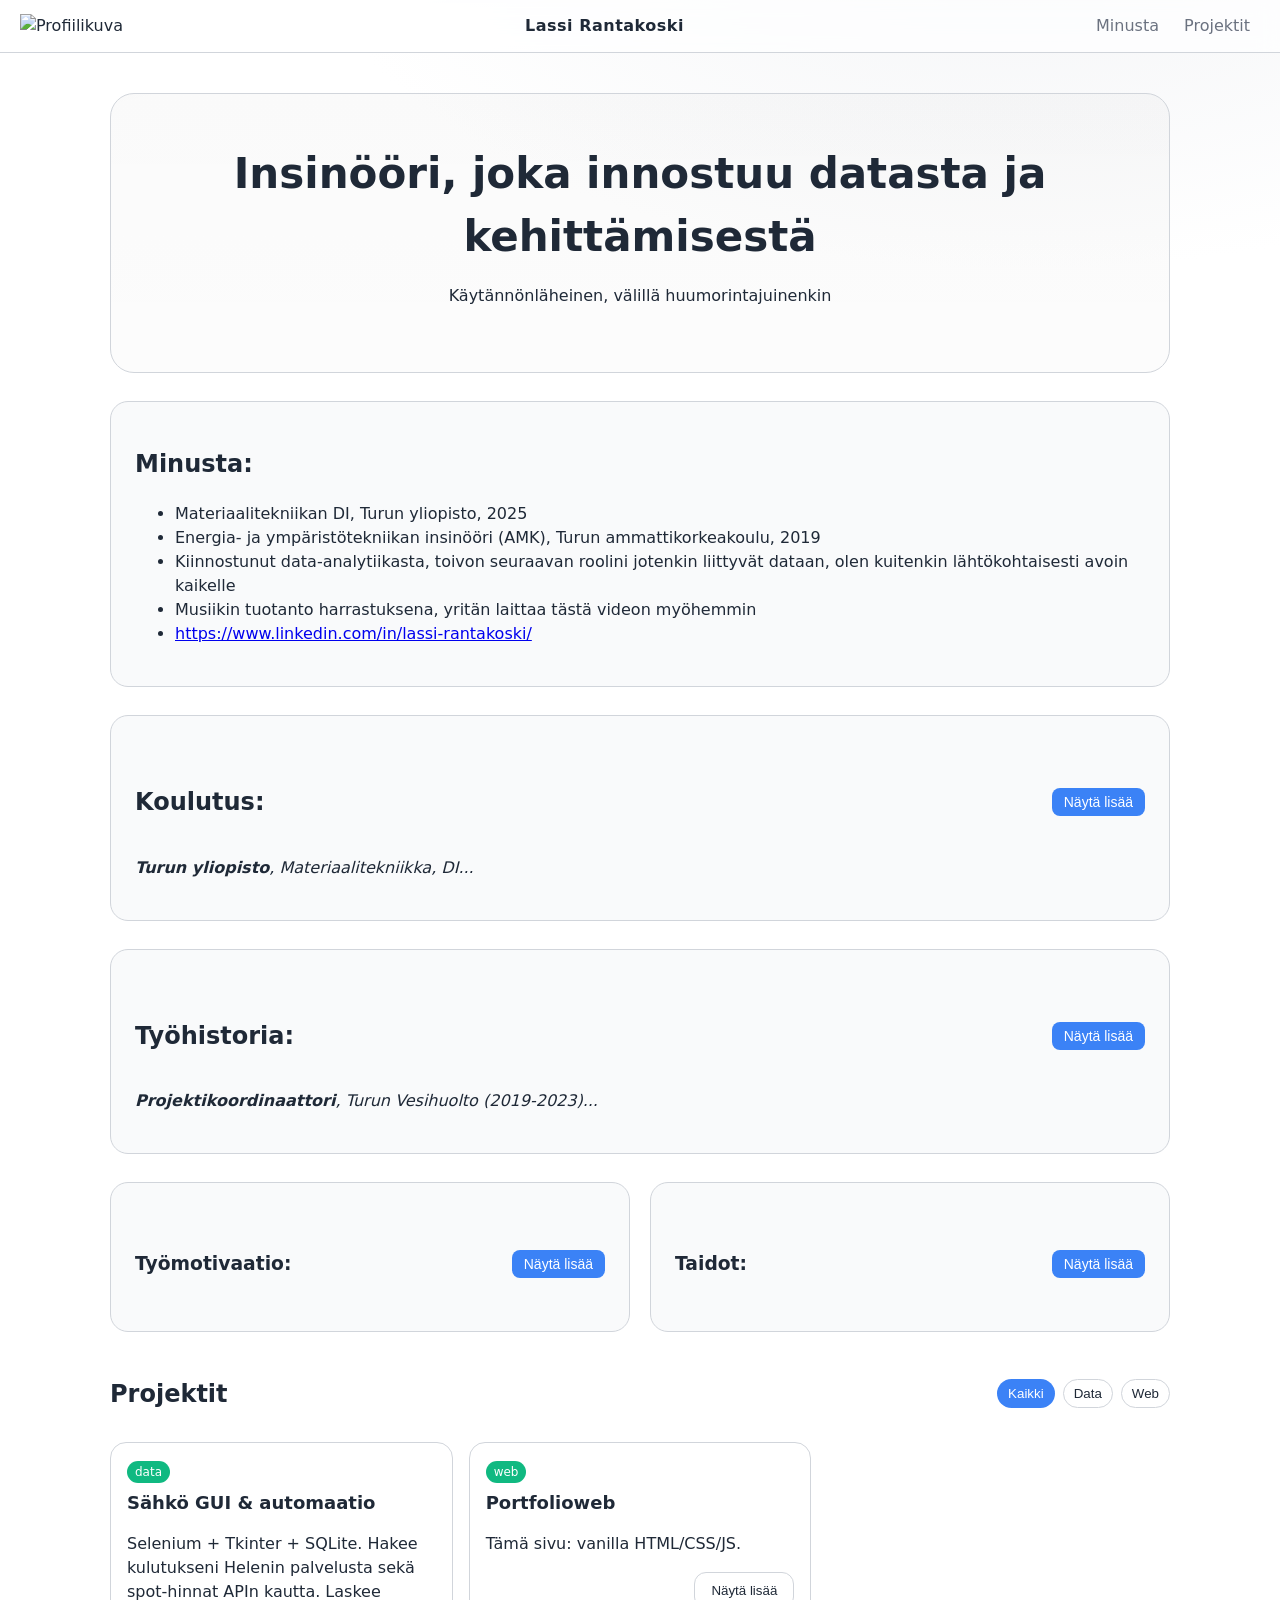
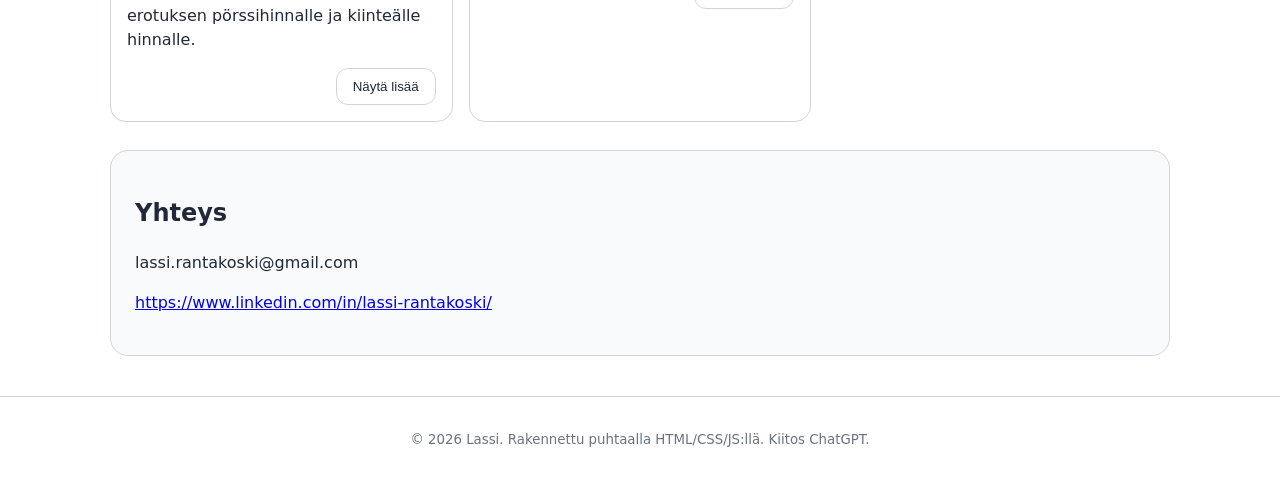
==== commit 5176e3fa: "Update index.html" ====
--- a/index.html
+++ b/index.html
@@ -8,13 +8,14 @@
 </head>
 <body>
   <header class="site-header">
-    <a class="brand" href="#">Lassi Rantakoski</a>
-    <nav class="nav" id="nav">
-      <a href="#about">Minusta</a>
-      <a href="#projects">Projektit</a>
-    </nav>
-    <button class="icon-btn hamburger" id="menuBtn" aria-label="Avaa valikko">☰</button>
-  </header>
+  <img src="kuva.png" alt="Profiilikuva" class="profile-pic" />
+  <a class="brand" href="#">Lassi Rantakoski</a>
+  <nav class="nav" id="nav">
+    <a href="#about">Minusta</a>
+    <a href="#projects">Projektit</a>
+  </nav>
+  <button class="icon-btn hamburger" id="menuBtn" aria-label="Avaa valikko">☰</button>
+</header>
 
   <main>
     <section class="hero">
@@ -35,7 +36,54 @@
       </ul>
     </section>
 
-
+<section id="education" class="card">
+  <div class="section-head">
+    <h2>Koulutus:</h2>
+    <button class="toggle-btn" onclick="toggleEdu()">Näytä lisää</button> 
+  </div>
+
+  <!-- teaser näkyy aina kun sisältö on suljettu -->
+  <div id="edu-teaser">
+    <p><i><b>Turun yliopisto</b>, Materiaalitekniikka, DI...</i></p>
+  </div>
+
+  <div id="edu-content" class="collapsible">
+    <p><b>Turun yliopisto</b>, Materiaalitekniikka, DI, 2025</p>
+    <ul>
+      <li>Sivuaine Tietojenkäsittelytiede</li>
+        <ul>
+          <li>Ohjelmointi</li>
+        </ul>
+    
+      <li>Pääaineen opintoja:
+        <ul>
+          <li>Suuntaus Terveysteknologian materiaalit</li>
+          <li>Signaaliprosessointi mm. EKG</li>
+          <li>Materiaalit ja biologiset ympäristöt, implantit</li>
+          <li>Nanoteknologiat</li>
+          <li><a href="https://urn.fi/URN:NBN:fi-fe2025051646316" target="_blank">Diplomityö, Hiilinanoputkien käyttö dopamiinin mittauksessa</a></li>
+        </ul>
+      </li>
+    </ul>
+    <p><b>Turun ammattikorkeakoulu</b>, Energia- ja ympäristötekniikan insinööri, 2019</p>
+        <ul>
+          <li>Ympäristötekniikka</li>
+          <ul>
+          <li>Raaka- ja jäteveden käsittely</li>
+          <li>Vesiverkostot</li>
+          <li>Ympäristöakustiikka</li>
+          </ul>
+          <li>Energiatekniikka</li>
+          <ul>
+            <li>Lämpöoppi</li>
+            <li>Pumput</li>
+            <li>Uusiutuvat energiat, akustot</li>
+          </ul>
+          <li><a href="https://urn.fi/URN:NBN:fi:amk-2019092319171" target="_blank">Opinnäytetyö, Lean</a></li>
+        </ul>
+      </li>
+    </ul>
+</section>
     
 
     <section id="cv" class="card">
@@ -196,3 +244,4 @@
 </body>
 </html>
 
+
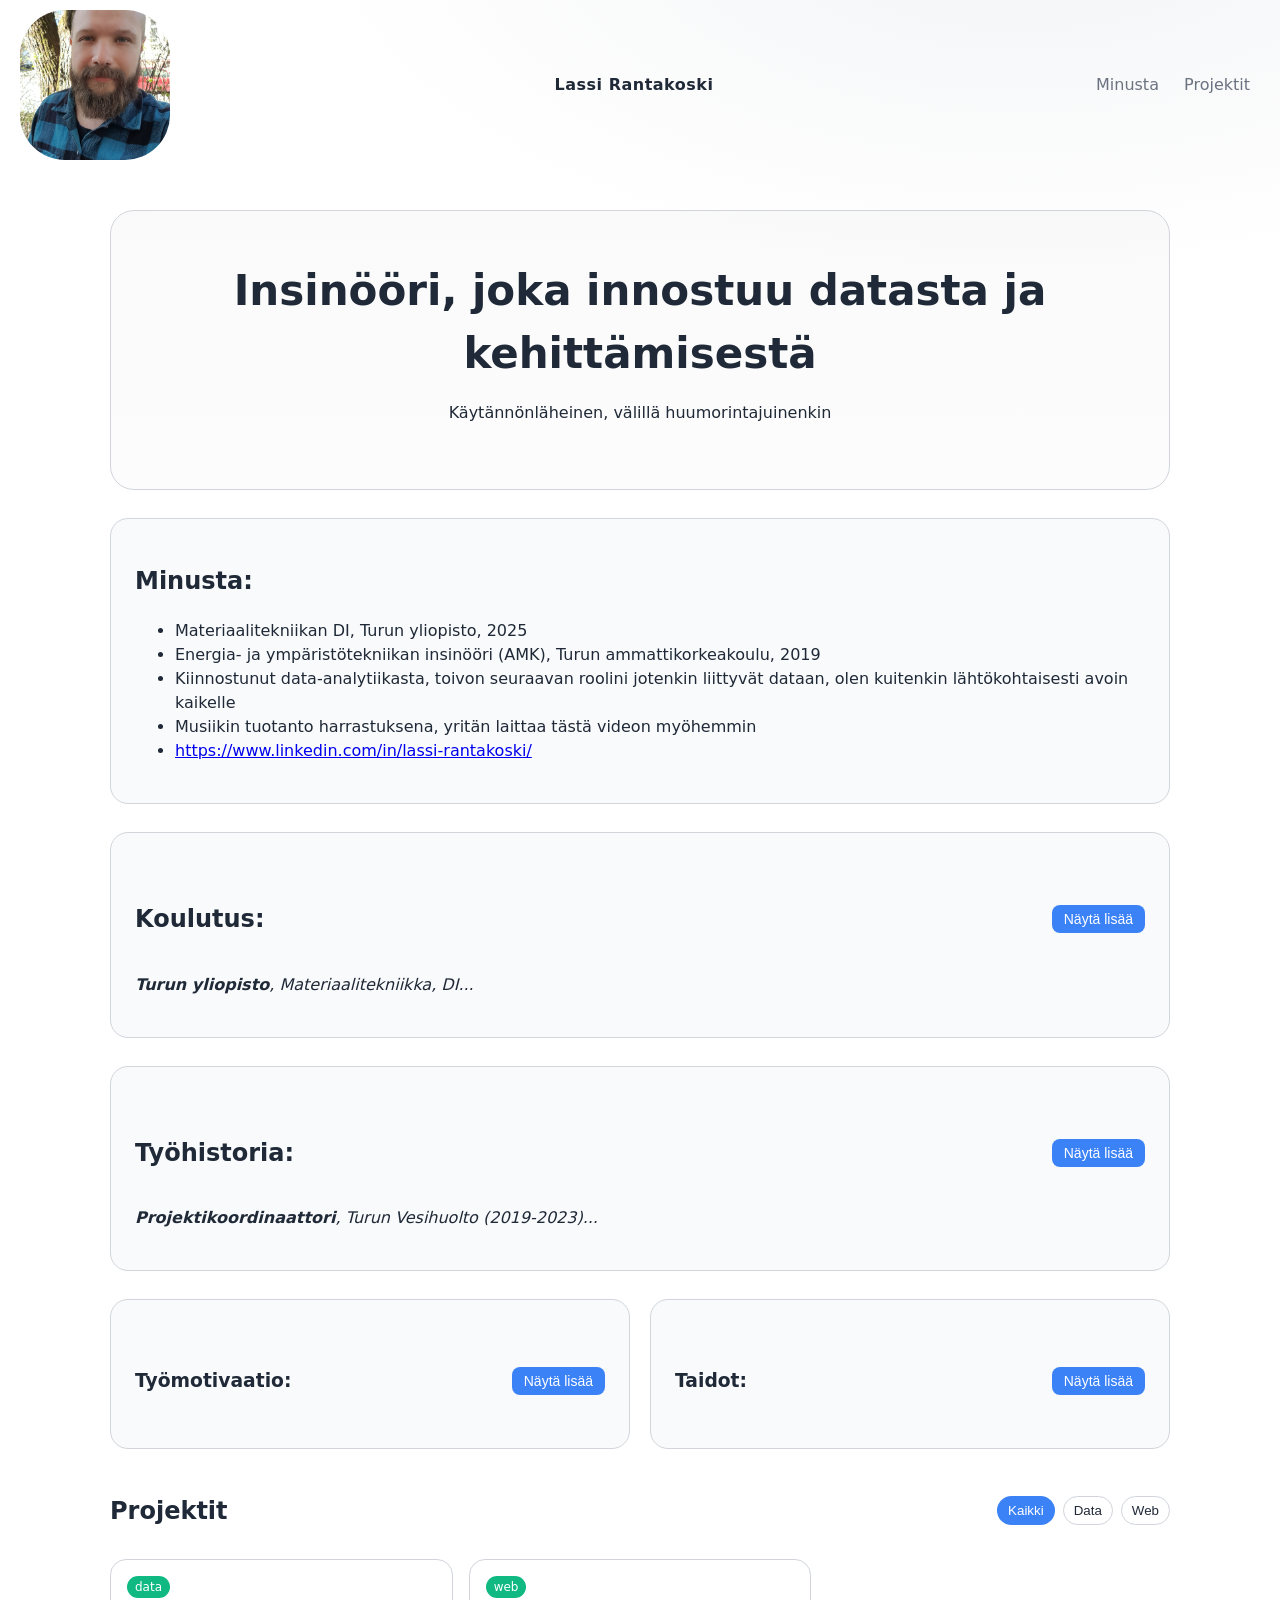
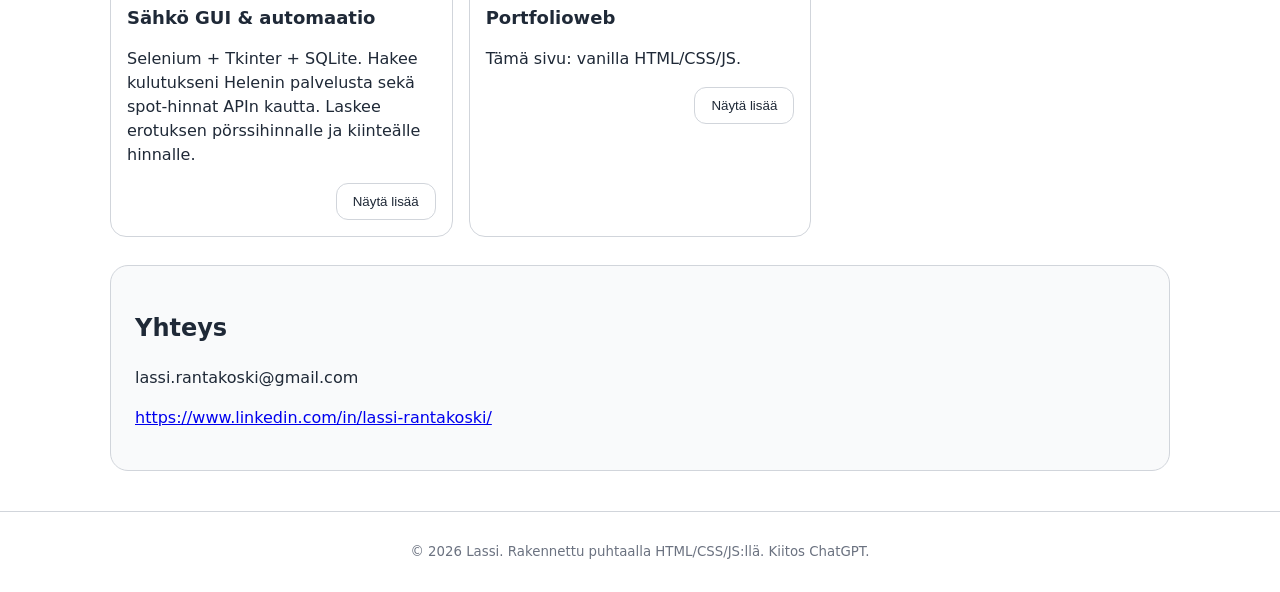
==== commit cb79dc80: "Update index.html" ====
--- a/index.html
+++ b/index.html
@@ -1,3 +1,5 @@
+<script data-goatcounter="https://lassirantakoski.goatcounter.com/count"
+        async src="//gc.zgo.at/count.js"></script>
 <!doctype html>
 <html lang="fi">
 <head>
@@ -245,3 +247,4 @@
 </html>
 
 
+
--- a/styles.css
+++ b/styles.css
@@ -8,6 +8,7 @@
   --ring: #d1d5db;
 }
 
+
 *{box-sizing:border-box}
 html,body{height:100%}
 body{
@@ -16,12 +17,25 @@
   background: radial-gradient(1200px 600px at 80% -10%, #f3f4f6 0%, #ffffff 60%) fixed;
 }
 
-.site-header{
-  position:sticky; top:0; z-index:50;
-  backdrop-filter: saturate(160%) blur(10px);
-  background: rgba(255,255,255,.7);
-  display:flex; align-items:center; justify-content:space-between;
-  padding:14px 20px; border-bottom:1px solid var(--ring);
+.profile-pic {
+  width: 150px;
+  height: 150px;
+  border-radius: 30%;  /*pyöreäksi */
+  object-fit: cover; /* skaalautuu nätisti */
+  margin-right: 12px;
+}
+/* Piilotetaan kuva pienillä näytöillä */
+@media (max-width: 600px) {
+  .profile-pic {
+    display: none;
+  }
+}
+.site-header {
+  display: flex;
+  align-items: center;
+  justify-content: space-between;
+  gap: 12px;
+  padding: 10px 20px;
 }
 .brand{font-weight:800; letter-spacing:.5px; color:var(--text); text-decoration:none}
 .nav a{color:var(--muted); text-decoration:none; margin:0 10px}
@@ -168,3 +182,5 @@
   padding: 6px 12px;
   cursor: pointer;
 }
+
+
